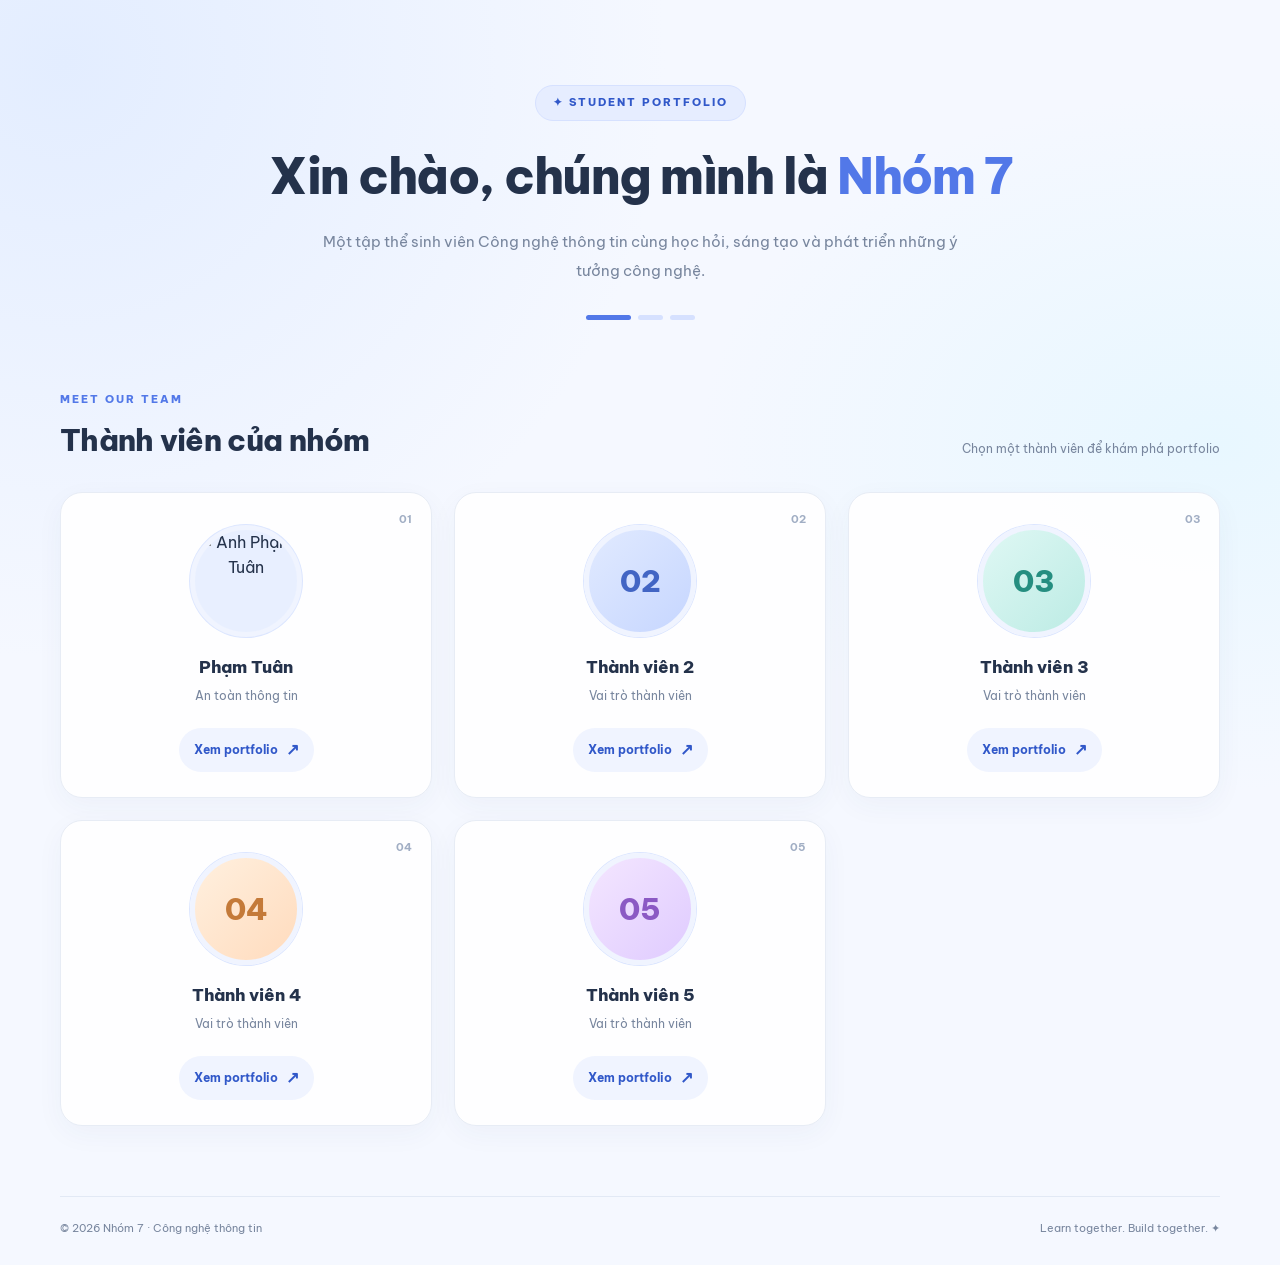
==== index.html @ 9851c189 "Them toan bo website portfolio nhom" ====
<!DOCTYPE html>
<html lang="vi">
<head>
  <meta charset="UTF-8">
  <meta name="viewport" content="width=device-width, initial-scale=1">

  <title>Nhóm 7 | Portfolio thành viên</title>
  <meta name="description"
        content="Trang giới thiệu các thành viên Nhóm 7 - Công nghệ thông tin.">
  <meta name="theme-color" content="#f5f8ff">

  <link rel="preconnect" href="https://fonts.googleapis.com">
  <link rel="preconnect" href="https://fonts.gstatic.com" crossorigin>
  <link href="https://fonts.googleapis.com/css2?family=Be+Vietnam+Pro:wght@400;500;600;700;800&display=swap"
        rel="stylesheet">

  <link rel="stylesheet" href="style.css">
</head>

<body>
  <main class="container">

    <header class="hero">
      <span class="tag">✦ STUDENT PORTFOLIO</span>

      <h1>Xin chào, chúng mình là <span>Nhóm 7</span></h1>

      <p class="intro">
        Một tập thể sinh viên Công nghệ thông tin cùng học hỏi,
        sáng tạo và phát triển những ý tưởng công nghệ.
      </p>

      <div class="hero-line">
        <span></span>
        <span></span>
        <span></span>
      </div>
    </header>

    <section class="team-section">
      <div class="section-heading">
        <div>
          <span class="eyebrow">MEET OUR TEAM</span>
          <h2>Thành viên của nhóm</h2>
        </div>

        <p>Chọn một thành viên để khám phá portfolio</p>
      </div>

      <nav class="members" aria-label="Danh sách thành viên">

        <a class="member" href="tuan/index.html">
          <div class="avatar avatar-tuan">
            <img src="tuan/avatar.jpg" alt="Ảnh Phạm Tuân">
          </div>
          <span class="member-number">01</span>
          <h3>Phạm Tuân</h3>
          <p class="role">An toàn thông tin</p>
          <span class="view-link">Xem portfolio <span>↗</span></span>
        </a>

        <a class="member" href="thanh-vien-2/index.html">
          <div class="avatar avatar-2"><span>02</span></div>
          <span class="member-number">02</span>
          <h3>Thành viên 2</h3>
          <p class="role">Vai trò thành viên</p>
          <span class="view-link">Xem portfolio <span>↗</span></span>
        </a>

        <a class="member" href="thanh-vien-3/index.html">
          <div class="avatar avatar-3"><span>03</span></div>
          <span class="member-number">03</span>
          <h3>Thành viên 3</h3>
          <p class="role">Vai trò thành viên</p>
          <span class="view-link">Xem portfolio <span>↗</span></span>
        </a>

        <a class="member" href="thanh-vien-4/index.html">
          <div class="avatar avatar-4"><span>04</span></div>
          <span class="member-number">04</span>
          <h3>Thành viên 4</h3>
          <p class="role">Vai trò thành viên</p>
          <span class="view-link">Xem portfolio <span>↗</span></span>
        </a>

        <a class="member" href="thanh-vien-5/index.html">
          <div class="avatar avatar-5"><span>05</span></div>
          <span class="member-number">05</span>
          <h3>Thành viên 5</h3>
          <p class="role">Vai trò thành viên</p>
          <span class="view-link">Xem portfolio <span>↗</span></span>
        </a>

      </nav>
    </section>

    <footer>
      <p>© 2026 Nhóm 7 · Công nghệ thông tin</p>
      <p>Learn together. Build together. ✦</p>
    </footer>

  </main>
</body>
</html>
---- style.css ----
* {
  margin: 0;
  padding: 0;
  box-sizing: border-box;
}

:root {
  --primary: #5278e8;
  --primary-dark: #3158c9;
  --text: #24324b;
  --muted: #78869e;
  --background: #f5f8ff;
  --white: #ffffff;
}

body {
  font-family: "Be Vietnam Pro", sans-serif;
  color: var(--text);
  background:
    radial-gradient(ellipse at 5% 5%, #e3edff 0, transparent 35%),
    radial-gradient(ellipse at 95% 35%, #e8f7ff 0, transparent 30%),
    var(--background);
  min-height: 100vh;
  line-height: 1.6;
}

a {
  color: inherit;
  text-decoration: none;
}

.container {
  width: min(1160px, calc(100% - 40px));
  margin: 0 auto;
}

.hero {
  text-align: center;
  padding: 85px 20px 65px;
}

.tag {
  display: inline-block;
  color: var(--primary-dark);
  background: #e6edff;
  border: 1px solid #d6e1ff;
  padding: 8px 17px;
  border-radius: 50px;
  font-size: 11px;
  font-weight: 800;
  letter-spacing: 2px;
  margin-bottom: 24px;
}

.hero h1 {
  font-size: clamp(30px, 5vw, 49px);
  line-height: 1.3;
  letter-spacing: -1.5px;
  font-weight: 800;
  margin-bottom: 20px;
}

.hero h1 span {
  color: var(--primary);
  display: inline-block;
}

.intro {
  max-width: 650px;
  margin: 0 auto;
  color: var(--muted);
  font-size: 15px;
  line-height: 1.9;
}

.hero-line {
  display: flex;
  justify-content: center;
  gap: 7px;
  margin-top: 30px;
}

.hero-line span {
  width: 25px;
  height: 5px;
  border-radius: 10px;
  background: #d6e1ff;
}

.hero-line span:first-child {
  width: 45px;
  background: var(--primary);
}

.team-section {
  padding-bottom: 70px;
}

.section-heading {
  display: flex;
  justify-content: space-between;
  align-items: end;
  gap: 20px;
  margin-bottom: 28px;
}

.eyebrow {
  color: var(--primary);
  font-size: 11px;
  font-weight: 800;
  letter-spacing: 2px;
}

.section-heading h2 {
  font-size: clamp(23px, 3vw, 30px);
  font-weight: 800;
  letter-spacing: -0.7px;
  margin-top: 5px;
}

.section-heading > p {
  color: var(--muted);
  font-size: 12px;
  padding-bottom: 6px;
}

/* ===== THẺ THÀNH VIÊN ===== */
.members {
  display: grid;
  grid-template-columns: repeat(3, minmax(0, 1fr));
  gap: 22px;
}

.member {
  position: relative;
  display: flex;
  flex-direction: column;
  align-items: center;
  text-align: center;
  min-width: 0;
  padding: 32px 20px 25px;
  background: rgba(255, 255, 255, 0.92);
  border: 1px solid #e7ecf5;
  border-radius: 22px;
  box-shadow: 0 8px 28px rgba(43, 66, 115, 0.045);
  overflow: hidden;
  transition:
    transform 0.3s ease,
    box-shadow 0.3s ease,
    border-color 0.3s ease;
}

.member::before {
  content: "";
  position: absolute;
  top: 0;
  left: 0;
  width: 100%;
  height: 4px;
  background: linear-gradient(90deg, #6a8cff, #8bd9ed);
  transform: scaleX(0);
  transform-origin: left;
  transition: transform 0.3s ease;
}

.member:hover {
  transform: translateY(-7px);
  border-color: #cfdbff;
  box-shadow: 0 18px 40px rgba(43, 75, 145, 0.12);
}

.member:hover::before {
  transform: scaleX(1);
}

.member:focus-visible {
  outline: 3px solid #8ca8ff;
  outline-offset: 4px;
}

.avatar {
  width: 112px;
  height: 112px;
  flex-shrink: 0;
  display: flex;
  align-items: center;
  justify-content: center;
  overflow: hidden;
  border-radius: 50%;
  margin-bottom: 17px;
  border: 5px solid #f0f4ff;
  box-shadow: 0 0 0 1px #dce6ff;
  transition: transform 0.3s ease;
}

.member:hover .avatar {
  transform: scale(1.05);
}

.avatar img {
  width: 100%;
  height: 100%;
  object-fit: cover;
  object-position: center;
  display: block;
}

.avatar span {
  font-size: 30px;
  font-weight: 800;
}

.avatar-tuan {
  background: #e8efff;
}

.avatar-2 {
  background: linear-gradient(135deg, #e1eaff, #c6d6ff);
  color: #4265c4;
}

.avatar-3 {
  background: linear-gradient(135deg, #dff8f4, #bcebe4);
  color: #258e80;
}

.avatar-4 {
  background: linear-gradient(135deg, #fff0df, #ffdbbd);
  color: #c47a39;
}

.avatar-5 {
  background: linear-gradient(135deg, #f4e6ff, #dfcbff);
  color: #8b59c4;
}

.member-number {
  position: absolute;
  top: 18px;
  right: 19px;
  color: #a1aec4;
  font-size: 11px;
  font-weight: 700;
}

.member h3 {
  font-size: 17px;
  font-weight: 800;
  margin-bottom: 5px;
}

.role {
  color: var(--muted);
  font-size: 12px;
  margin-bottom: 23px;
}

.view-link {
  display: inline-flex;
  align-items: center;
  gap: 8px;
  padding: 9px 15px;
  border-radius: 50px;
  background: #f0f4ff;
  color: var(--primary-dark);
  font-size: 12px;
  font-weight: 700;
  transition:
    background 0.25s ease,
    color 0.25s ease;
}

.view-link span {
  font-size: 16px;
  transition: transform 0.25s ease;
}

.member:hover .view-link {
  background: var(--primary);
  color: white;
}

.member:hover .view-link span {
  transform: translate(2px, -2px);
}

/* ===== CHÂN TRANG ===== */
footer {
  display: flex;
  justify-content: space-between;
  align-items: center;
  flex-wrap: wrap;
  gap: 10px;
  padding: 23px 0 28px;
  border-top: 1px solid #e2e9f5;
  color: var(--muted);
  font-size: 11px;
}

/* ===== TABLET ===== */
@media (max-width: 850px) {
  .hero {
    padding-top: 65px;
  }

  .members {
    grid-template-columns: repeat(2, minmax(0, 1fr));
    gap: 16px;
  }

  .section-heading {
    align-items: start;
    flex-direction: column;
    gap: 8px;
  }
}

@media (max-width: 480px) {
  .container {
    width: calc(100% - 28px);
  }

  .hero {
    padding: 52px 5px 45px;
  }

  .hero h1 {
    letter-spacing: -0.8px;
  }

  .intro {
    font-size: 13px;
  }

  .members {
    grid-template-columns: 1fr;
    gap: 15px;
  }

  .member {
    padding: 28px 18px 23px;
  }

  .avatar {
    width: 100px;
    height: 100px;
  }

  footer {
    flex-direction: column;
    text-align: center;
  }
}

@media (prefers-reduced-motion: reduce) {
  *,
  *::before,
  *::after {
    scroll-behavior: auto !important;
    transition-duration: 0.01ms !important;
    animation-duration: 0.01ms !important;
  }
}
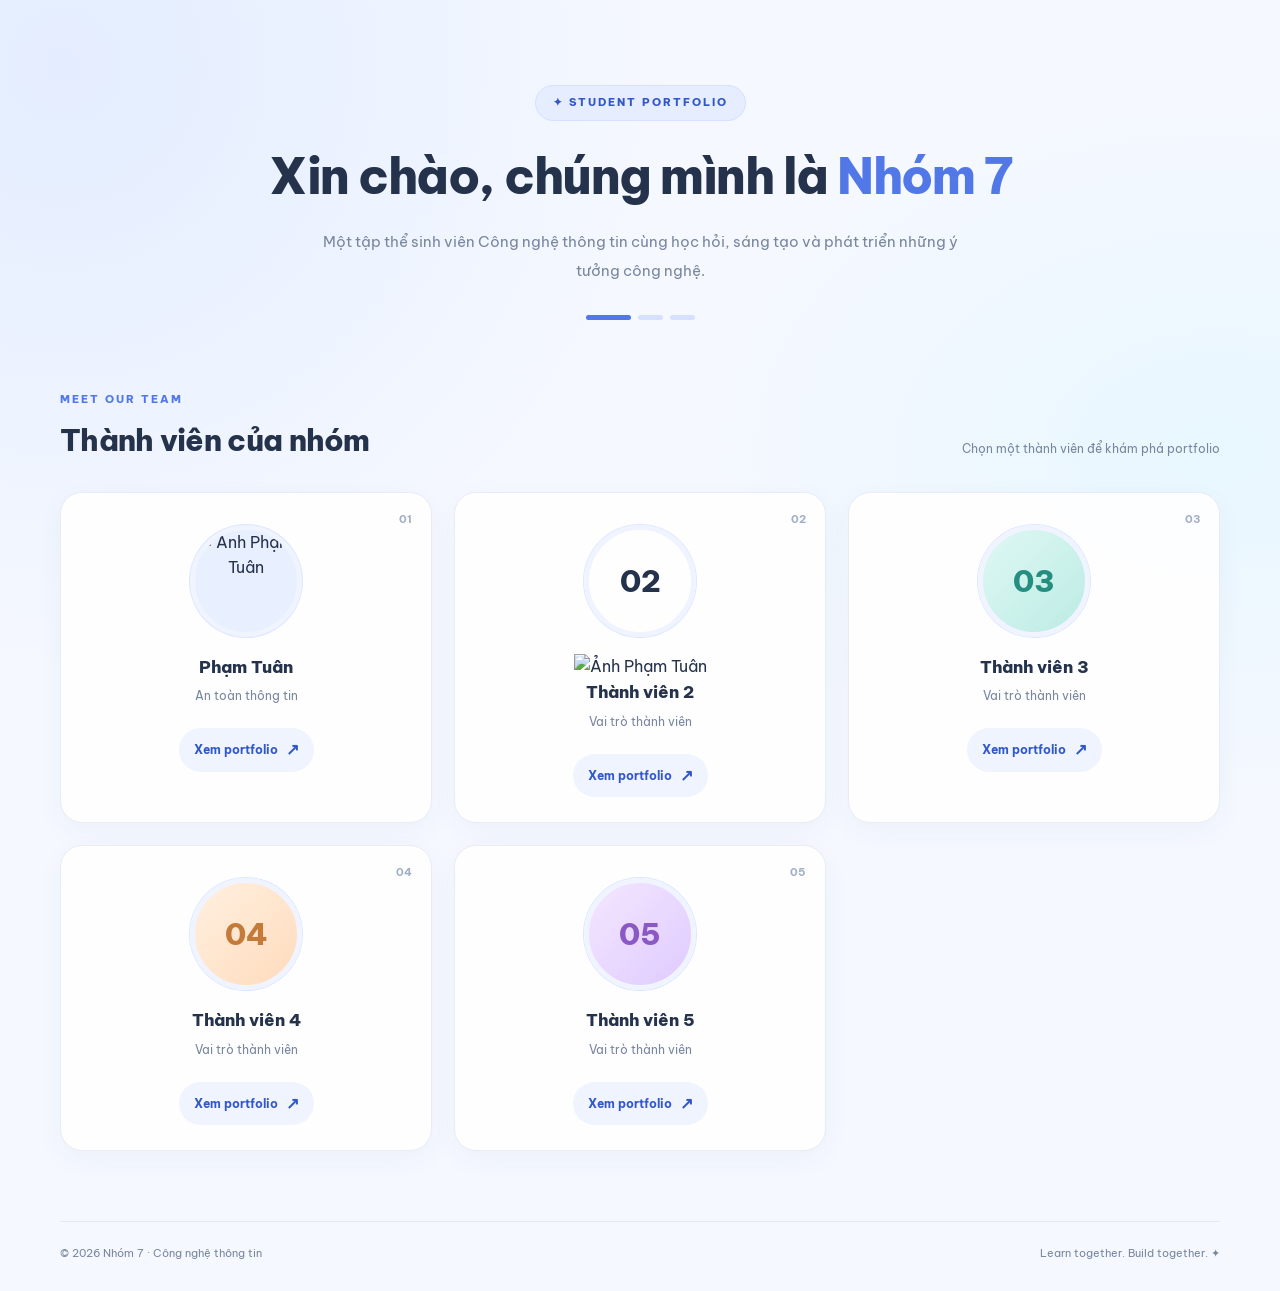
==== commit ca8741e1: "Update index.html" ====
--- a/index.html
+++ b/index.html
@@ -60,8 +60,10 @@
           <span class="view-link">Xem portfolio <span>↗</span></span>
         </a>
 
-        <a class="member" href="thanh-vien-2/index.html">
-          <div class="avatar avatar-2"><span>02</span></div>
+        <a class="member" href="huy/index.html">
+          <div class="avatar avatar-huy"><span>02</span></div>
+           <img src=".jpg" alt="Ảnh Phạm Tuân">
+          </div>
           <span class="member-number">02</span>
           <h3>Thành viên 2</h3>
           <p class="role">Vai trò thành viên</p>
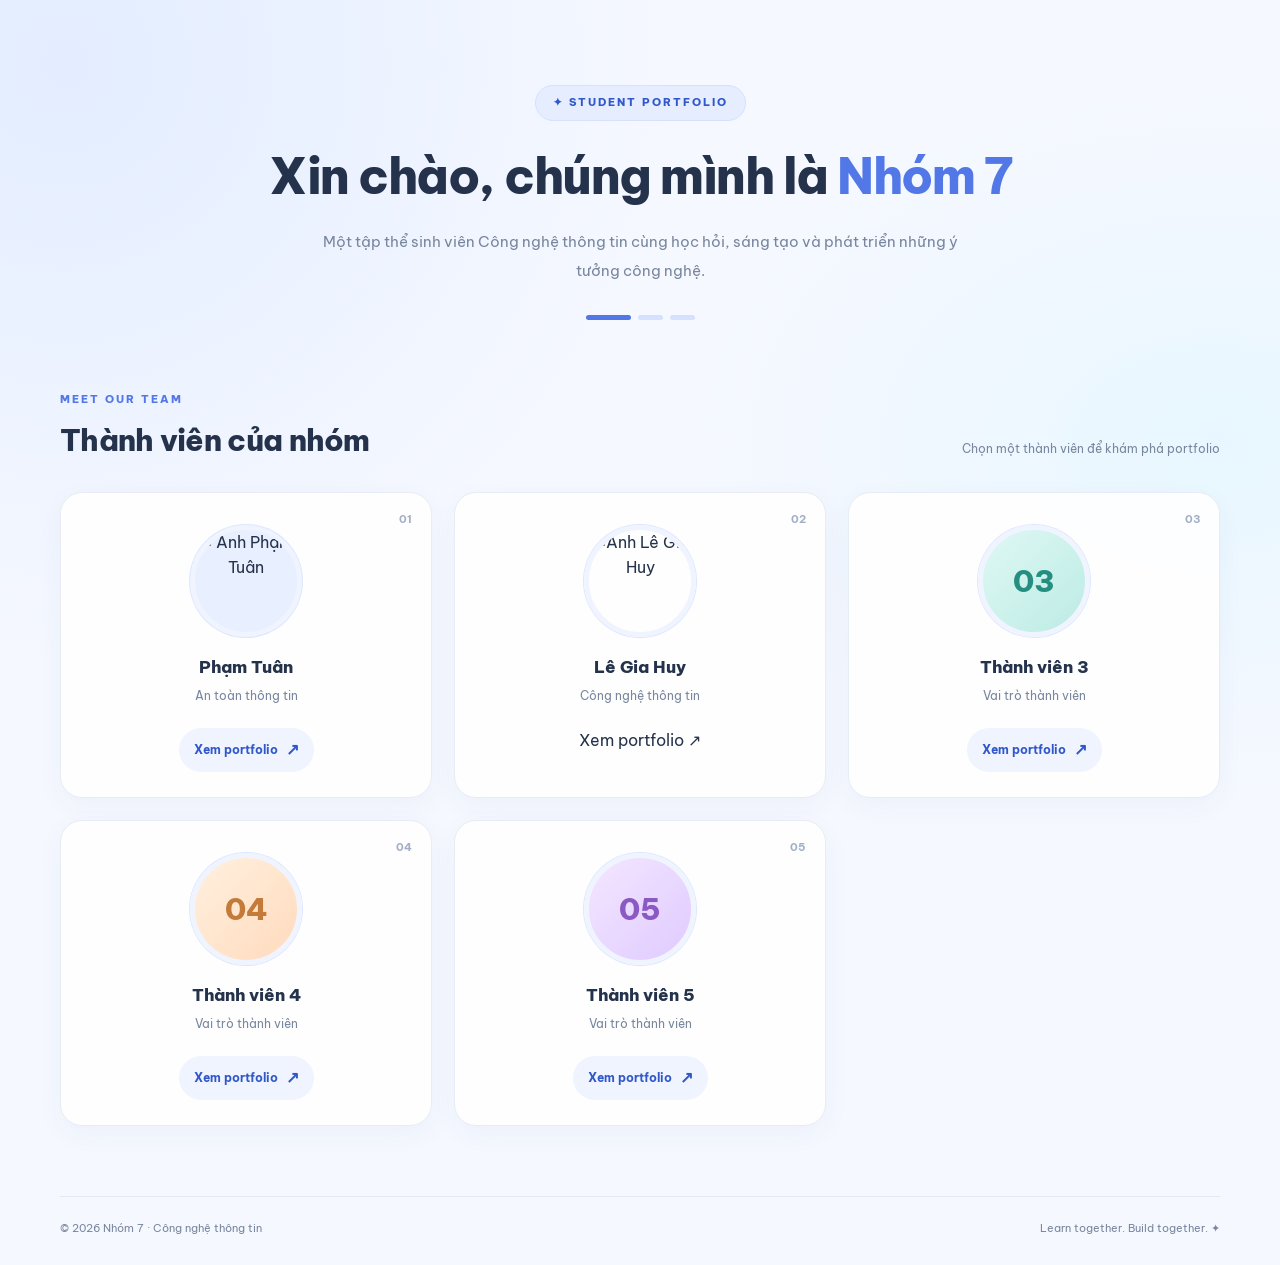
==== commit b19fd5d1: "Update index.html" ====
--- a/index.html
+++ b/index.html
@@ -61,13 +61,13 @@
         </a>
 
         <a class="member" href="huy/index.html">
-          <div class="avatar avatar-huy"><span>02</span></div>
-           <img src=".jpg" alt="Ảnh Phạm Tuân">
+          <div class="avatar avatar-huy">
+            <img src="image\z5489183076447_59049777ae0b3bf29ffa32b2bb663fe2.jpg" alt="Ảnh Lê Gia Huy">
           </div>
           <span class="member-number">02</span>
-          <h3>Thành viên 2</h3>
-          <p class="role">Vai trò thành viên</p>
-          <span class="view-link">Xem portfolio <span>↗</span></span>
+          <h3>Lê Gia Huy</h3>
+          <p class="role">Công nghệ thông tin</p>
+          <span class="http://127.0.0.1:5500/canhan.html">Xem portfolio <span>↗</span></span>
         </a>
 
         <a class="member" href="thanh-vien-3/index.html">
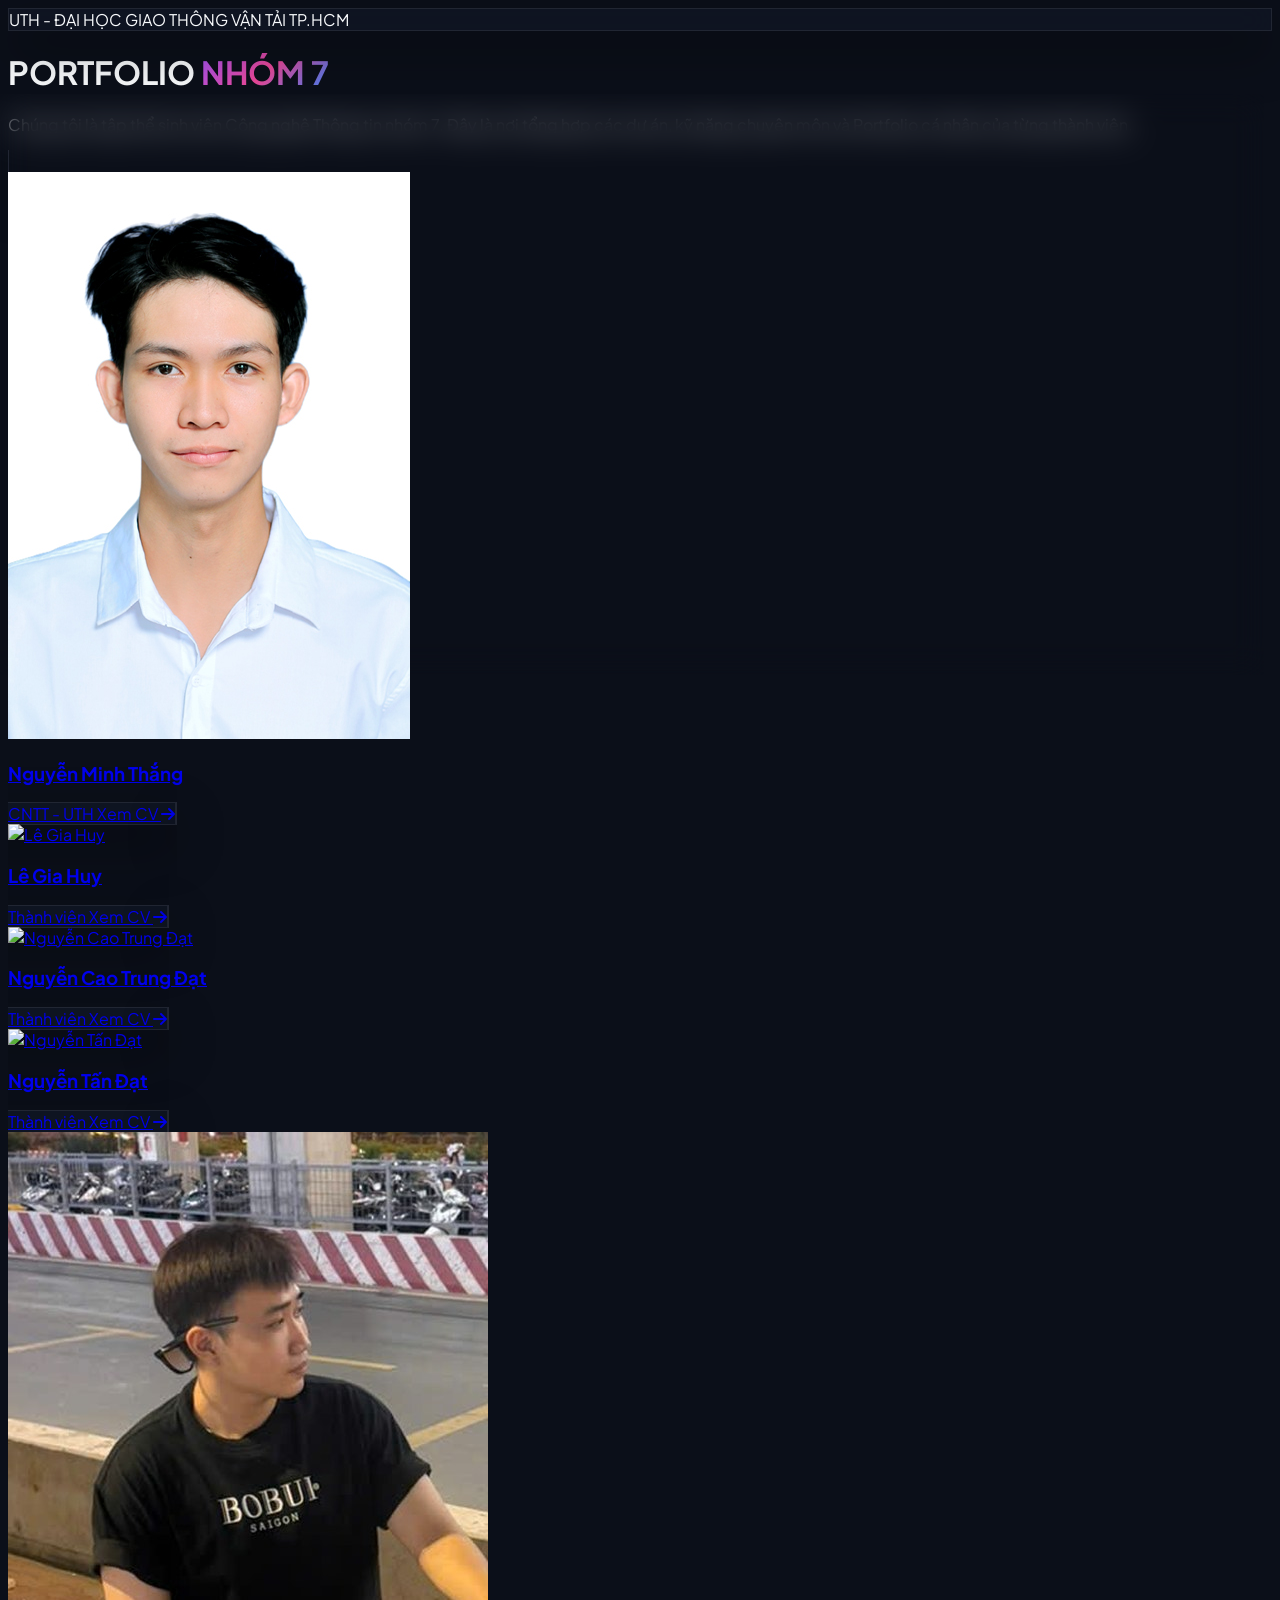
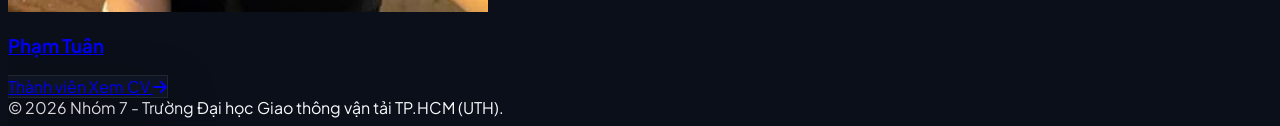
==== commit 24e93357: "Refactor index.html for improved structure and styling Updated HTML structure and added meta tags fo" ====
--- a/index.html
+++ b/index.html
@@ -1,107 +1,179 @@
+<!DOCTYPE html>
+<html lang="vi" class="scroll-smooth">
+<head>
+    <meta charset="UTF-8">
+    <meta name="viewport" content="width=device-width, initial-scale=1.0">
+    <title>Portfolio Nhóm 7 - UTH</title>
+    <!-- Tailwind CSS CDN -->
+    <script src="https://cdn.tailwindcss.com"></script>
+    <!-- FontAwesome Icons -->
+    <link rel="stylesheet" href="https://cdnjs.cloudflare.com/ajax/libs/font-awesome/6.4.0/css/all.min.css">
+    <!-- Google Fonts -->
+    <link href="https://fonts.googleapis.com/css2?family=Plus+Jakarta+Sans:wght@300;400;600;700;800&display=swap" rel="stylesheet">
+    <style>
+        body {
+            font-family: 'Plus Jakarta Sans', sans-serif;
+            background-color: #0b0f19;
+            color: #f8fafc;
+            overflow-x: hidden;
+        }
 
-<!DOCTYPE html>
-<html lang="vi">
-<head>
-  <meta charset="UTF-8">
-  <meta name="viewport" content="width=device-width, initial-scale=1">
+        .glass-card {
+            background: rgba(17, 24, 39, 0.65);
+            backdrop-filter: blur(16px);
+            -webkit-backdrop-filter: blur(16px);
+            border: 1px solid rgba(255, 255, 255, 0.08);
+            box-shadow: 0 20px 50px rgba(0, 0, 0, 0.4);
+        }
 
-  <title>Nhóm 7 | Portfolio thành viên</title>
-  <meta name="description"
-        content="Trang giới thiệu các thành viên Nhóm 7 - Công nghệ thông tin.">
-  <meta name="theme-color" content="#f5f8ff">
+        .glass-card:hover {
+            border-color: rgba(168, 85, 247, 0.5);
+            box-shadow: 0 0 35px rgba(168, 85, 247, 0.3);
+        }
 
-  <link rel="preconnect" href="https://fonts.googleapis.com">
-  <link rel="preconnect" href="https://fonts.gstatic.com" crossorigin>
-  <link href="https://fonts.googleapis.com/css2?family=Be+Vietnam+Pro:wght@400;500;600;700;800&display=swap"
-        rel="stylesheet">
+        .text-gradient {
+            background: linear-gradient(135deg, #a855f7 0%, #ec4899 50%, #3b82f6 100%);
+            -webkit-background-clip: text;
+            -webkit-text-fill-color: transparent;
+        }
 
-  <link rel="stylesheet" href="style.css">
+        .orb {
+            position: absolute;
+            border-radius: 50%;
+            filter: blur(110px);
+            z-index: 0;
+            pointer-events: none;
+            opacity: 0.45;
+        }
+
+        .avatar-box {
+            position: relative;
+            transition: all 0.4s cubic-bezier(0.4, 0, 0.2, 1);
+        }
+
+        .avatar-box::before {
+            content: '';
+            position: absolute;
+            inset: -4px;
+            border-radius: 9999px;
+            background: linear-gradient(135deg, #a855f7, #ec4899, #3b82f6);
+            z-index: -1;
+            opacity: 0;
+            transition: opacity 0.4s ease;
+        }
+
+        .group:hover .avatar-box::before {
+            opacity: 1;
+        }
+    </style>
 </head>
+<body class="min-h-screen relative flex flex-col justify-between">
 
-<body>
-  <main class="container">
+    <!-- Glowing Background Orbs -->
+    <div class="orb w-96 h-96 bg-purple-600 top-[-50px] left-[-100px]"></div>
+    <div class="orb w-96 h-96 bg-blue-600 bottom-[-50px] right-[-100px]"></div>
+    <div class="orb w-80 h-80 bg-pink-600 top-[40%] left-[35%]"></div>
 
-    <header class="hero">
-      <span class="tag">✦ STUDENT PORTFOLIO</span>
-
-      <h1>Xin chào, chúng mình là <span>Nhóm 7</span></h1>
-
-      <p class="intro">
-        Một tập thể sinh viên Công nghệ thông tin cùng học hỏi,
-        sáng tạo và phát triển những ý tưởng công nghệ.
-      </p>
-
-      <div class="hero-line">
-        <span></span>
-        <span></span>
-        <span></span>
-      </div>
-    </header>
-
-    <section class="team-section">
-      <div class="section-heading">
-        <div>
-          <span class="eyebrow">MEET OUR TEAM</span>
-          <h2>Thành viên của nhóm</h2>
+    <!-- Main Content Container -->
+    <main class="relative z-10 max-w-6xl mx-auto px-4 sm:px-6 lg:px-8 py-16 text-center my-auto">
+        
+        <!-- Header Tag -->
+        <div class="inline-flex items-center gap-2 px-4 py-2 rounded-full glass-card text-xs sm:text-sm font-semibold text-purple-400 mb-6 border border-purple-500/20 shadow-inner">
+            <span class="w-2 h-2 rounded-full bg-emerald-400 animate-ping"></span>
+            UTH - ĐẠI HỌC GIAO THÔNG VẬN TẢI TP.HCM
         </div>
 
-        <p>Chọn một thành viên để khám phá portfolio</p>
-      </div>
+        <!-- Main Title -->
+        <h1 class="text-5xl sm:text-7xl font-extrabold tracking-tight mb-4">
+            PORTFOLIO <span class="text-gradient">NHÓM 7</span>
+        </h1>
 
-      <nav class="members" aria-label="Danh sách thành viên">
+        <!-- Subtitle / Group Intro -->
+        <p class="text-slate-400 text-sm sm:text-base max-w-2xl mx-auto leading-relaxed mb-16">
+            Chúng tôi là tập thể sinh viên Công nghệ Thông tin nhóm 7. Đây là nơi tổng hợp các dự án, kỹ năng chuyên môn và Portfolio cá nhân của từng thành viên.
+        </p>
 
-        <a class="member" href="tuan/index.html">
-          <div class="avatar avatar-tuan">
-            <img src="tuan/avatar.jpg" alt="Ảnh Phạm Tuân">
-          </div>
-          <span class="member-number">01</span>
-          <h3>Phạm Tuân</h3>
-          <p class="role">An toàn thông tin</p>
-          <span class="view-link">Xem portfolio <span>↗</span></span>
-        </a>
+        <!-- 5 Members Grid -->
+        <div class="grid grid-cols-2 sm:grid-cols-3 lg:grid-cols-5 gap-6 sm:gap-8">
+            
+            <!-- Thành viên 1: Nguyễn Minh Thắng -->
+            <a href="./Nguy%E1%BB%85n%20Minh%20Th%E1%BA%AFng/index.html" class="group glass-card p-6 rounded-3xl flex flex-col items-center transition-all duration-300 transform hover:-translate-y-2">
+                <div class="avatar-box w-24 h-24 sm:w-28 sm:h-28 rounded-full mb-4 overflow-hidden border-2 border-slate-700">
+                    <img src="./Nguy%E1%BB%85n%20Minh%20Th%E1%BA%AFng/Anhsinhvien.jpg" onerror="this.onerror=null; this.src='https://ui-avatars.com/api/?name=Nguyen+Minh+Thang&background=6d28d9&color=fff'" alt="Nguyễn Minh Thắng" class="w-full h-full object-cover">
+                </div>
+                <h3 class="font-bold text-sm sm:text-base text-slate-200 group-hover:text-purple-400 transition-colors">
+                    Nguyễn Minh Thắng
+                </h3>
+                <span class="text-xs text-slate-500 mt-1">CNTT - UTH</span>
+                <span class="mt-4 inline-flex items-center gap-1 text-xs font-semibold text-purple-400 opacity-0 group-hover:opacity-100 transition-opacity">
+                    Xem CV <i class="fa-solid fa-arrow-right text-[10px]"></i>
+                </span>
+            </a>
 
-        <a class="member" href="huy/index.html">
-          <div class="avatar avatar-huy">
-            <img src="image\z5489183076447_59049777ae0b3bf29ffa32b2bb663fe2.jpg" alt="Ảnh Lê Gia Huy">
-          </div>
-          <span class="member-number">02</span>
-          <h3>Lê Gia Huy</h3>
-          <p class="role">Công nghệ thông tin</p>
-          <span class="http://127.0.0.1:5500/canhan.html">Xem portfolio <span>↗</span></span>
-        </a>
+            <!-- Thành viên 2: Lê Gia Huy -->
+            <a href="./L%C3%AA%20Gia%20Huy/index.html" class="group glass-card p-6 rounded-3xl flex flex-col items-center transition-all duration-300 transform hover:-translate-y-2">
+                <div class="avatar-box w-24 h-24 sm:w-28 sm:h-28 rounded-full mb-4 overflow-hidden border-2 border-slate-700">
+                    <img src="./L%C3%AA%20Gia%20Huy/avatar.jpg" onerror="this.onerror=null; this.src='https://ui-avatars.com/api/?name=Le+Gia+Huy&background=0284c7&color=fff'" alt="Lê Gia Huy" class="w-full h-full object-cover">
+                </div>
+                <h3 class="font-bold text-sm sm:text-base text-slate-200 group-hover:text-blue-400 transition-colors">
+                    Lê Gia Huy
+                </h3>
+                <span class="text-xs text-slate-500 mt-1">Thành viên</span>
+                <span class="mt-4 inline-flex items-center gap-1 text-xs font-semibold text-blue-400 opacity-0 group-hover:opacity-100 transition-opacity">
+                    Xem CV <i class="fa-solid fa-arrow-right text-[10px]"></i>
+                </span>
+            </a>
 
-        <a class="member" href="thanh-vien-3/index.html">
-          <div class="avatar avatar-3"><span>03</span></div>
-          <span class="member-number">03</span>
-          <h3>Thành viên 3</h3>
-          <p class="role">Vai trò thành viên</p>
-          <span class="view-link">Xem portfolio <span>↗</span></span>
-        </a>
+            <!-- Thành viên 3: Nguyễn Cao Trung Đạt -->
+            <a href="./Nguy%E1%BB%85n%20Cao%20Trung%20%C4%90%E1%BA%A1t/index.html" class="group glass-card p-6 rounded-3xl flex flex-col items-center transition-all duration-300 transform hover:-translate-y-2">
+                <div class="avatar-box w-24 h-24 sm:w-28 sm:h-28 rounded-full mb-4 overflow-hidden border-2 border-slate-700">
+                    <img src="./Nguy%E1%BB%85n%20Cao%20Trung%20%C4%90%E1%BA%A1t/avatar.jpg" onerror="this.onerror=null; this.src='https://ui-avatars.com/api/?name=Trung+Dat&background=db2777&color=fff'" alt="Nguyễn Cao Trung Đạt" class="w-full h-full object-cover">
+                </div>
+                <h3 class="font-bold text-sm sm:text-base text-slate-200 group-hover:text-pink-400 transition-colors">
+                    Nguyễn Cao Trung Đạt
+                </h3>
+                <span class="text-xs text-slate-500 mt-1">Thành viên</span>
+                <span class="mt-4 inline-flex items-center gap-1 text-xs font-semibold text-pink-400 opacity-0 group-hover:opacity-100 transition-opacity">
+                    Xem CV <i class="fa-solid fa-arrow-right text-[10px]"></i>
+                </span>
+            </a>
 
-        <a class="member" href="thanh-vien-4/index.html">
-          <div class="avatar avatar-4"><span>04</span></div>
-          <span class="member-number">04</span>
-          <h3>Thành viên 4</h3>
-          <p class="role">Vai trò thành viên</p>
-          <span class="view-link">Xem portfolio <span>↗</span></span>
-        </a>
+            <!-- Thành viên 4: Nguyễn Tấn Đạt -->
+            <a href="./Nguy%E1%BB%85n%20T%E1%BA%A5n%20%C4%90%E1%BA%A1t/index.html" class="group glass-card p-6 rounded-3xl flex flex-col items-center transition-all duration-300 transform hover:-translate-y-2">
+                <div class="avatar-box w-24 h-24 sm:w-28 sm:h-28 rounded-full mb-4 overflow-hidden border-2 border-slate-700">
+                    <img src="./Nguy%E1%BB%85n%20T%E1%BA%A5n%20%C4%90%E1%BA%A1t/avatar.jpg" onerror="this.onerror=null; this.src='https://ui-avatars.com/api/?name=Tan+Dat&background=059669&color=fff'" alt="Nguyễn Tấn Đạt" class="w-full h-full object-cover">
+                </div>
+                <h3 class="font-bold text-sm sm:text-base text-slate-200 group-hover:text-emerald-400 transition-colors">
+                    Nguyễn Tấn Đạt
+                </h3>
+                <span class="text-xs text-slate-500 mt-1">Thành viên</span>
+                <span class="mt-4 inline-flex items-center gap-1 text-xs font-semibold text-emerald-400 opacity-0 group-hover:opacity-100 transition-opacity">
+                    Xem CV <i class="fa-solid fa-arrow-right text-[10px]"></i>
+                </span>
+            </a>
 
-        <a class="member" href="thanh-vien-5/index.html">
-          <div class="avatar avatar-5"><span>05</span></div>
-          <span class="member-number">05</span>
-          <h3>Thành viên 5</h3>
-          <p class="role">Vai trò thành viên</p>
-          <span class="view-link">Xem portfolio <span>↗</span></span>
-        </a>
+            <!-- Thành viên 5: Phạm Tuân -->
+            <a href="./Ph%E1%BA%A1m%20Tu%C3%A2n/index.html" class="group glass-card p-6 rounded-3xl flex flex-col items-center transition-all duration-300 transform hover:-translate-y-2">
+                <div class="avatar-box w-24 h-24 sm:w-28 sm:h-28 rounded-full mb-4 overflow-hidden border-2 border-slate-700">
+                    <img src="./Ph%E1%BA%A1m%20Tu%C3%A2n/avatar.jpg" onerror="this.onerror=null; this.src='https://ui-avatars.com/api/?name=Pham+Tuan&background=d97706&color=fff'" alt="Phạm Tuân" class="w-full h-full object-cover">
+                </div>
+                <h3 class="font-bold text-sm sm:text-base text-slate-200 group-hover:text-amber-400 transition-colors">
+                    Phạm Tuân
+                </h3>
+                <span class="text-xs text-slate-500 mt-1">Thành viên</span>
+                <span class="mt-4 inline-flex items-center gap-1 text-xs font-semibold text-amber-400 opacity-0 group-hover:opacity-100 transition-opacity">
+                    Xem CV <i class="fa-solid fa-arrow-right text-[10px]"></i>
+                </span>
+            </a>
 
-      </nav>
-    </section>
+        </div>
 
-    <footer>
-      <p>© 2026 Nhóm 7 · Công nghệ thông tin</p>
-      <p>Learn together. Build together. ✦</p>
+    </main>
+
+    <!-- Footer -->
+    <footer class="relative z-10 py-6 border-t border-slate-800/80 text-center text-xs text-slate-500">
+        © 2026 Nhóm 7 - Trường Đại học Giao thông vận tải TP.HCM (UTH).
     </footer>
 
-  </main>
 </body>
 </html>
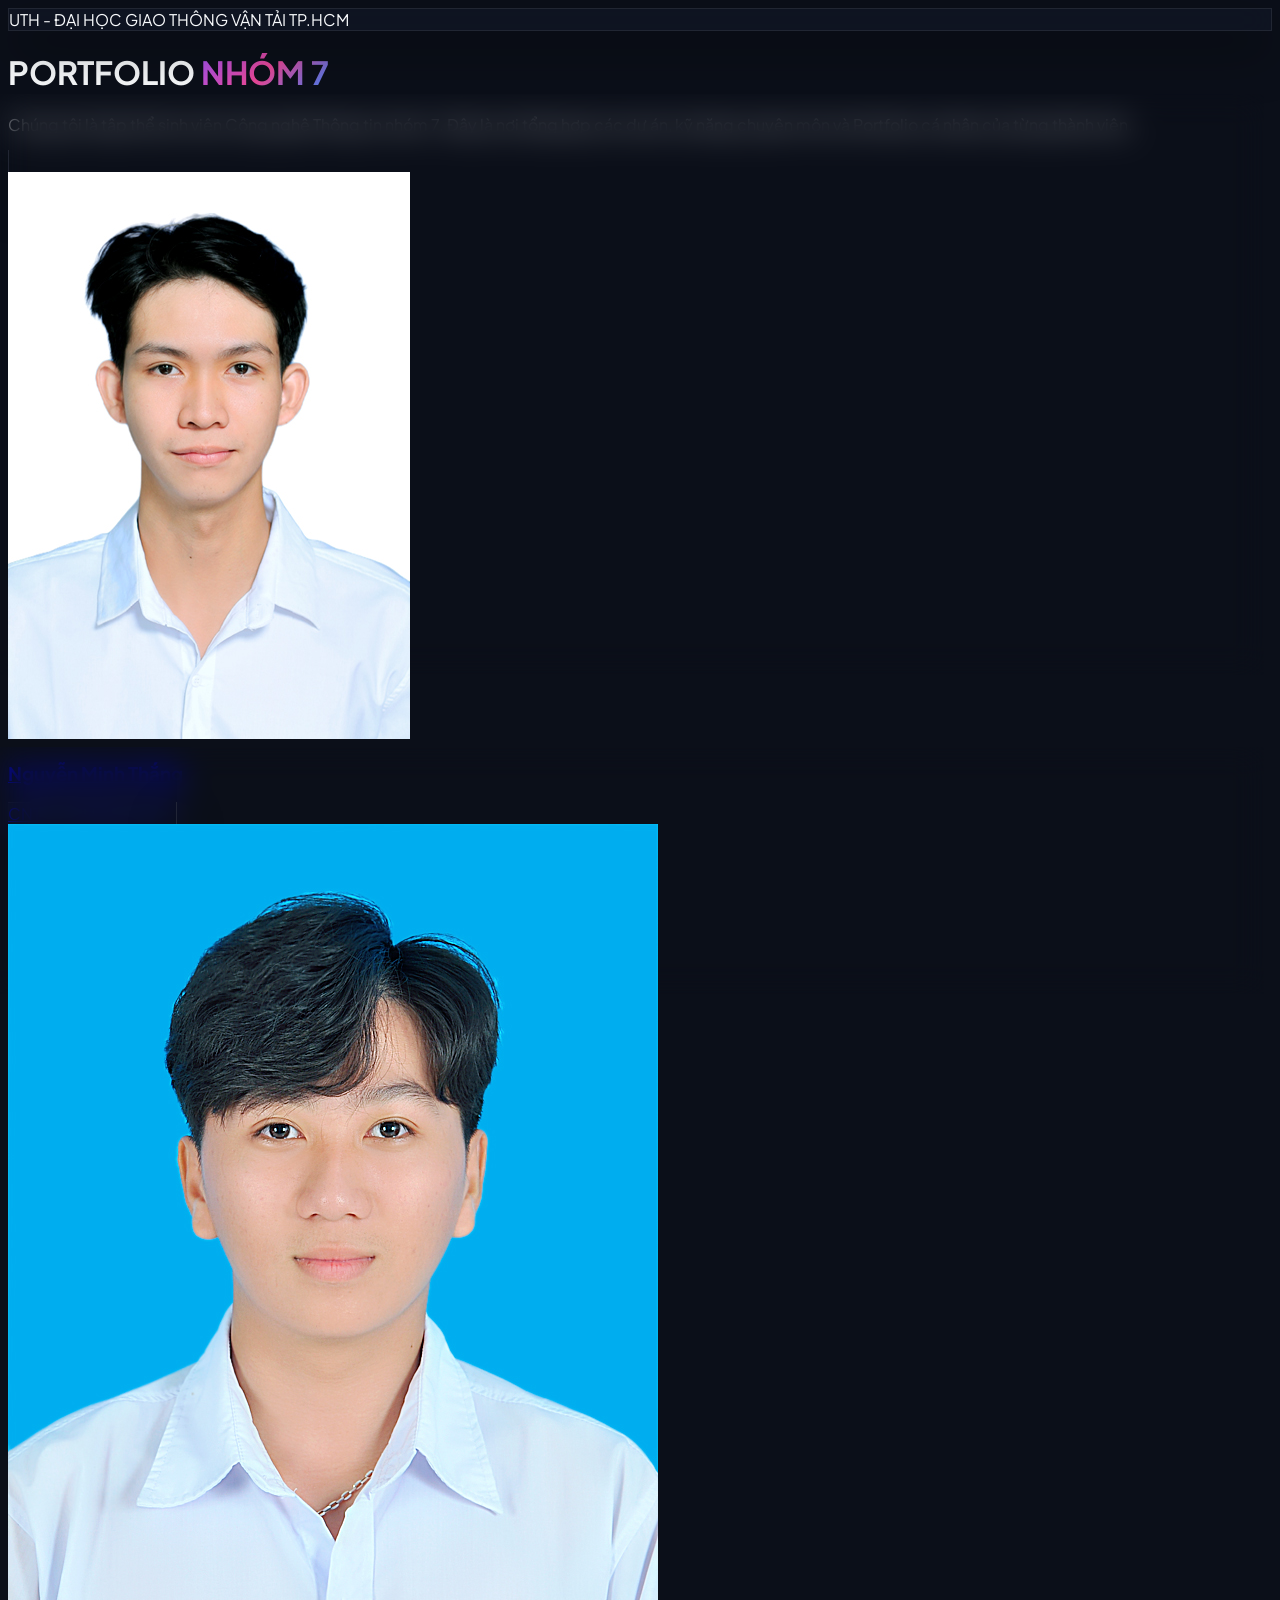
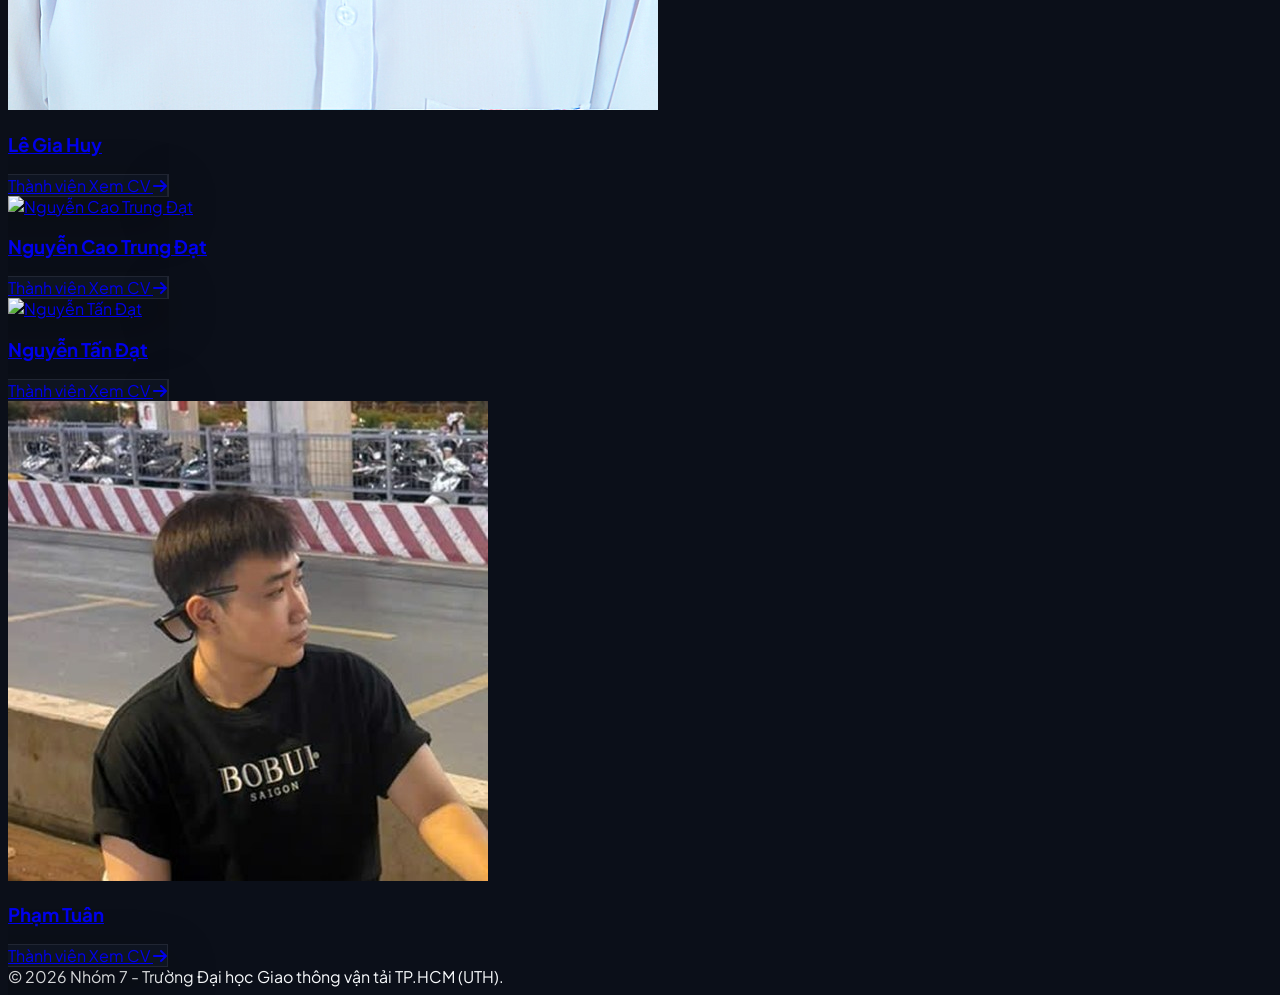
==== commit 4841c606: "Thêm ảnh đại diện và cập nhật thông tin Lê Gia Huy" ====
--- a/index.html
+++ b/index.html
@@ -113,7 +113,7 @@
             <!-- Thành viên 2: Lê Gia Huy -->
             <a href="./L%C3%AA%20Gia%20Huy/index.html" class="group glass-card p-6 rounded-3xl flex flex-col items-center transition-all duration-300 transform hover:-translate-y-2">
                 <div class="avatar-box w-24 h-24 sm:w-28 sm:h-28 rounded-full mb-4 overflow-hidden border-2 border-slate-700">
-                    <img src="./L%C3%AA%20Gia%20Huy/avatar.jpg" onerror="this.onerror=null; this.src='https://ui-avatars.com/api/?name=Le+Gia+Huy&background=0284c7&color=fff'" alt="Lê Gia Huy" class="w-full h-full object-cover">
+                    <img src="./L%C3%AA%20Gia%20Huy/image/z5489183076447_59049777ae0b3bf29ffa32b2bb663fe2.jpg" onerror="this.onerror=null; this.src='https://ui-avatars.com/api/?name=Le+Gia+Huy&background=0284c7&color=fff'" alt="Lê Gia Huy" class="w-full h-full object-cover">
                 </div>
                 <h3 class="font-bold text-sm sm:text-base text-slate-200 group-hover:text-blue-400 transition-colors">
                     Lê Gia Huy
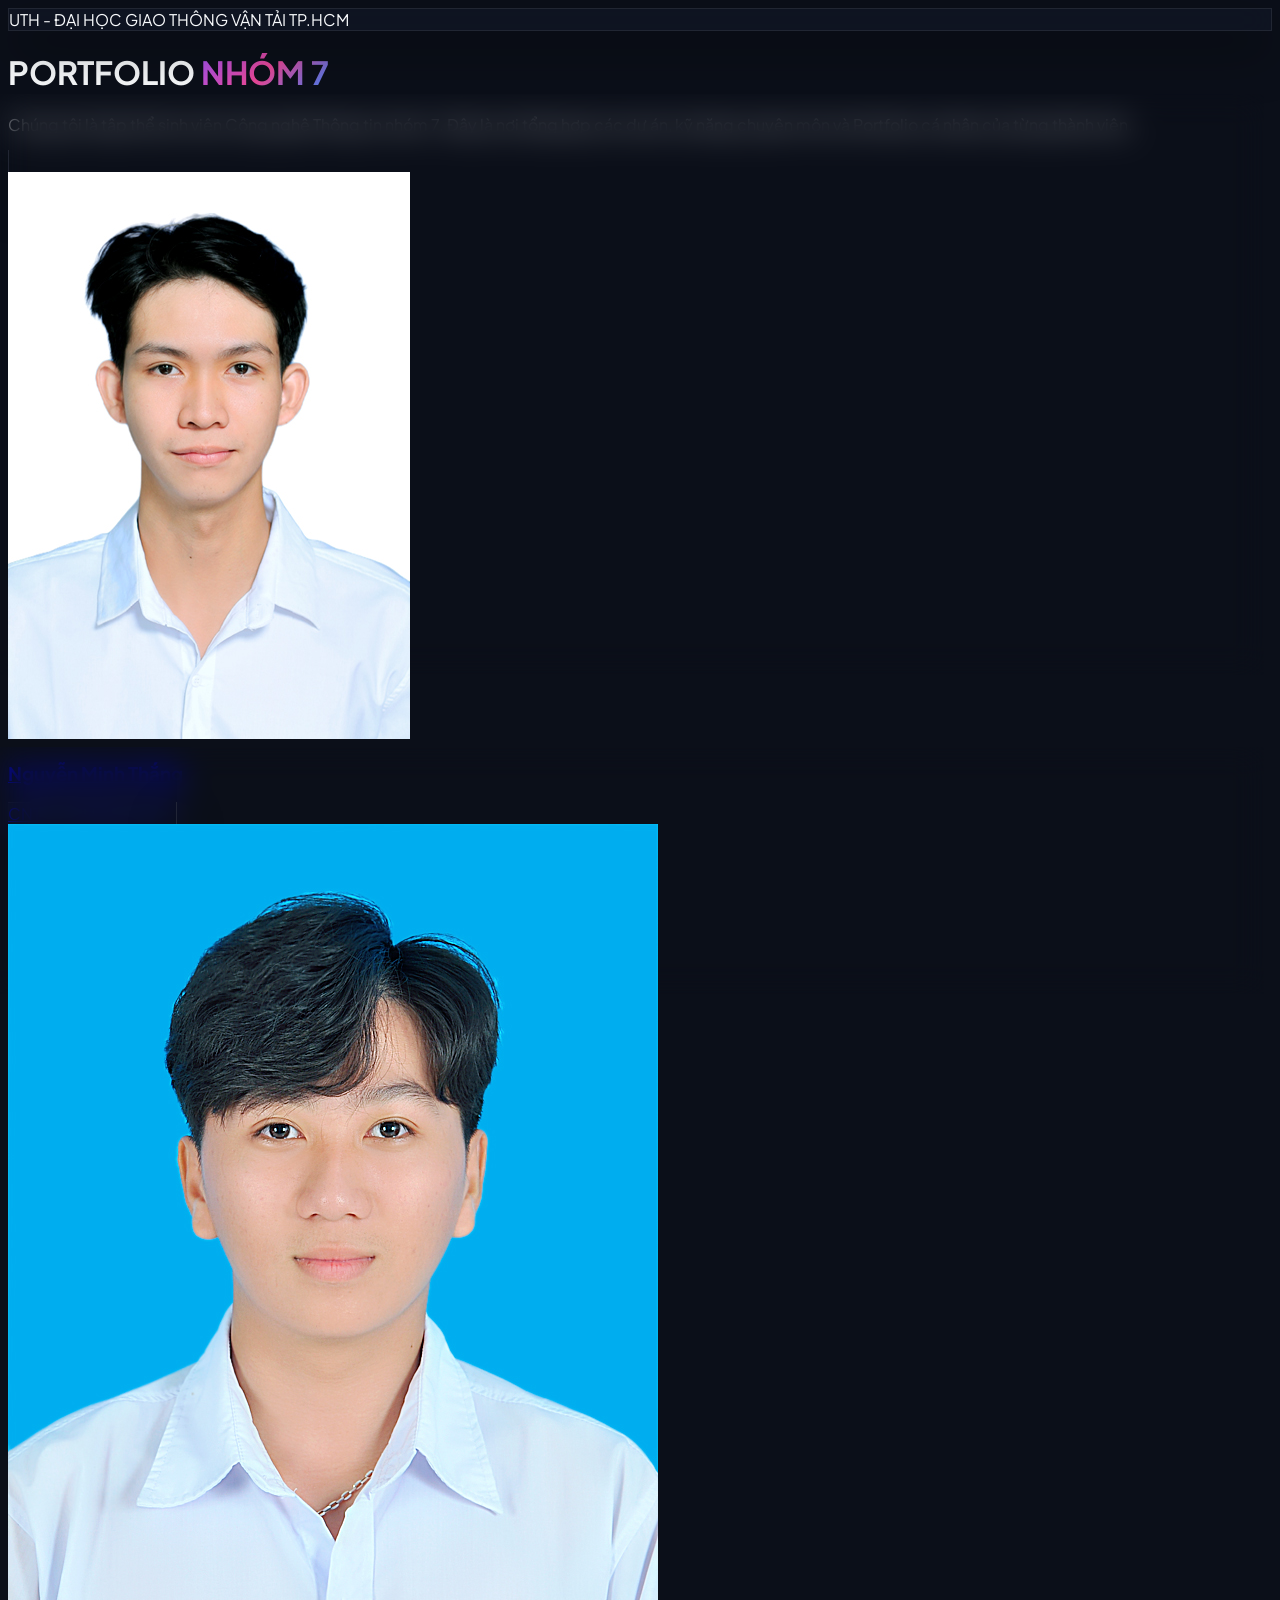
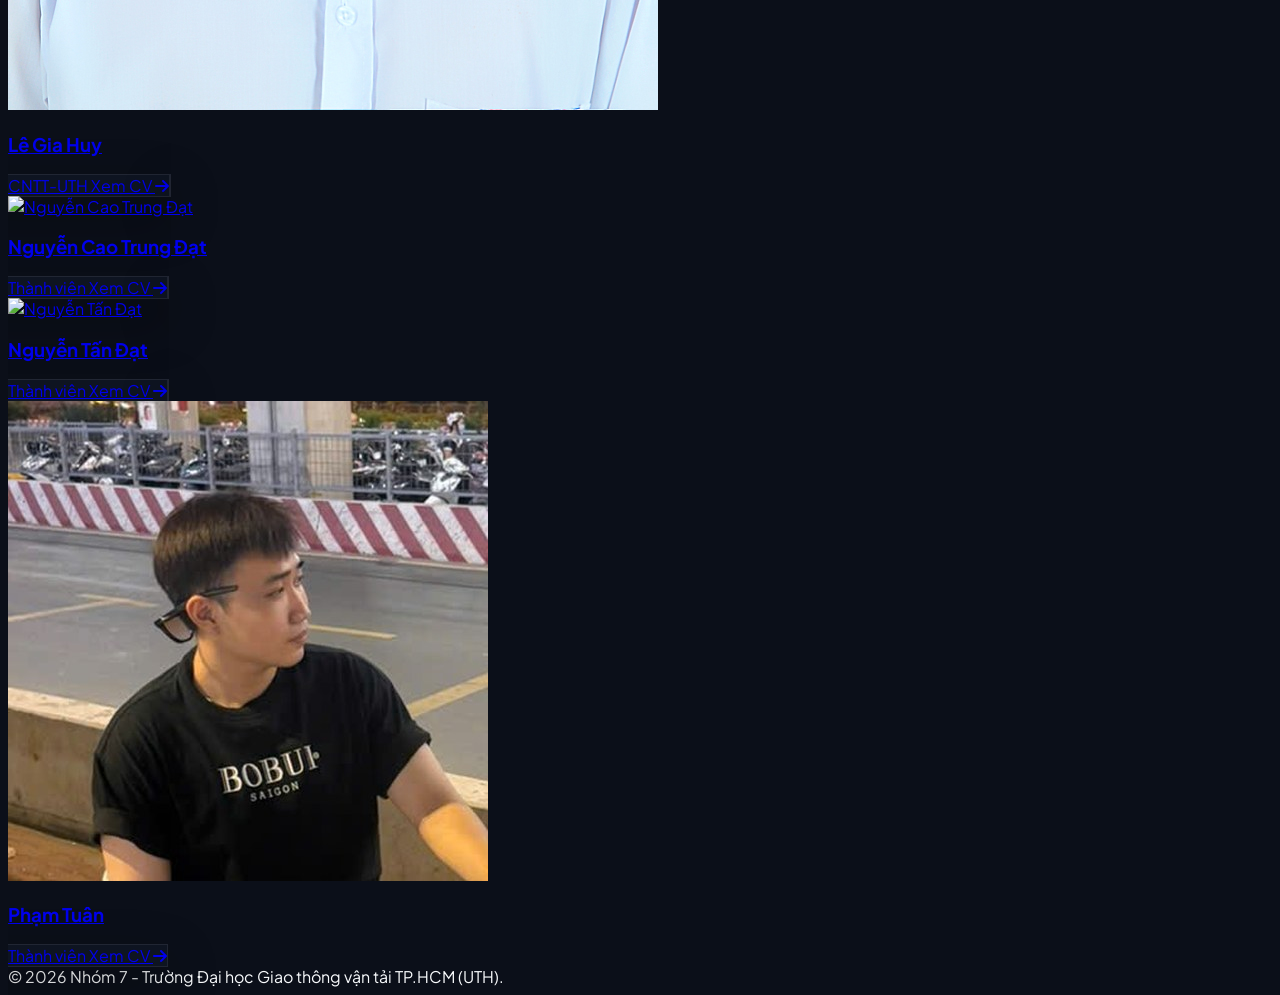
==== commit ef6e11ff: "Update index.html" ====
--- a/index.html
+++ b/index.html
@@ -118,7 +118,7 @@
                 <h3 class="font-bold text-sm sm:text-base text-slate-200 group-hover:text-blue-400 transition-colors">
                     Lê Gia Huy
                 </h3>
-                <span class="text-xs text-slate-500 mt-1">Thành viên</span>
+                <span class="text-xs text-slate-500 mt-1">CNTT-UTH</span>
                 <span class="mt-4 inline-flex items-center gap-1 text-xs font-semibold text-blue-400 opacity-0 group-hover:opacity-100 transition-opacity">
                     Xem CV <i class="fa-solid fa-arrow-right text-[10px]"></i>
                 </span>
